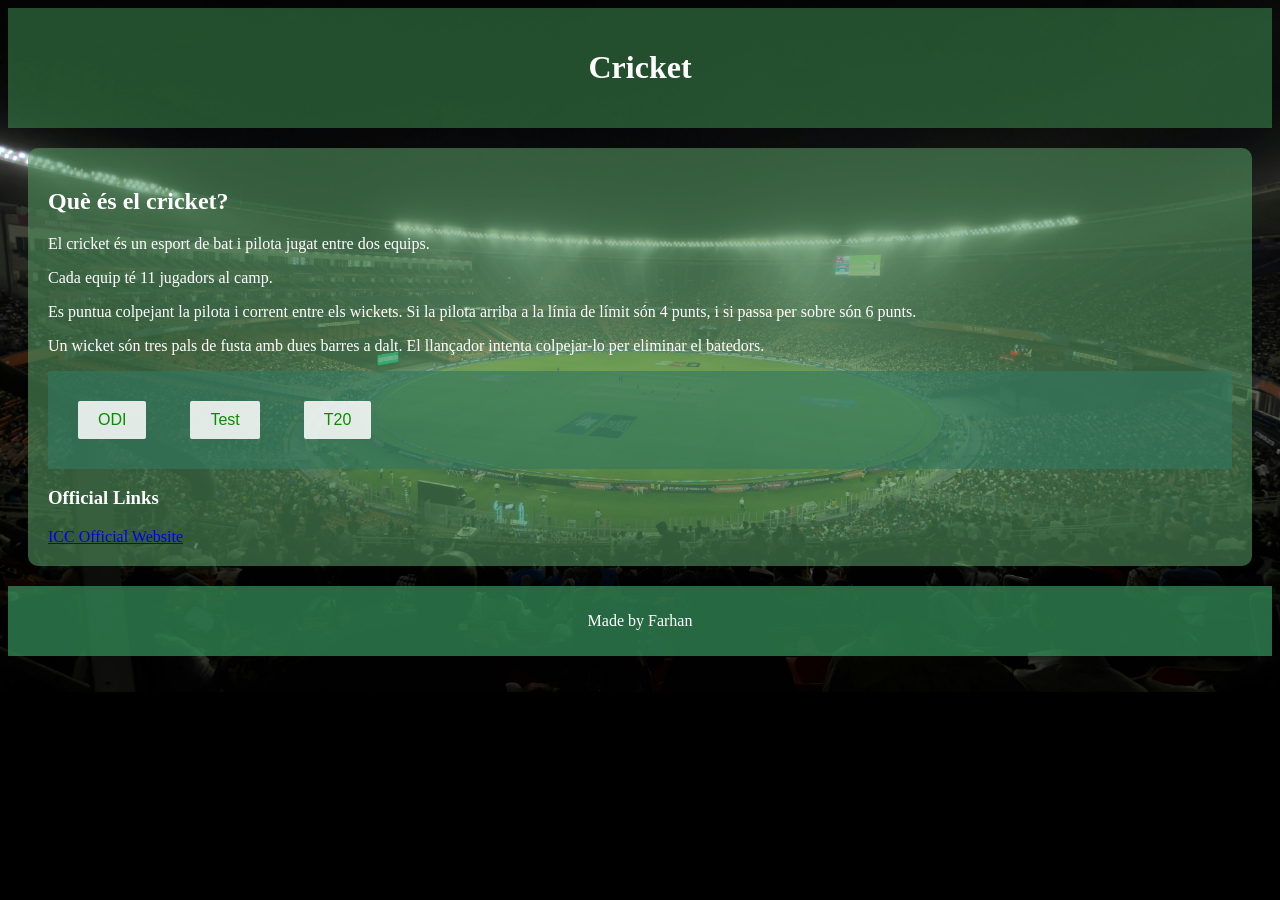
==== index.html @ ed91e46c "add existing website files." ====
<!DOCTYPE html>
<html lang="en">

<head>
  <meta charset="UTF-8">
  <meta name="viewport" content="width=device-width, initial-scale=1.0">
  <title>Document</title>
</head>

<body>
  <link rel="stylesheet" href="css/style.css">
  <link rel="stylesheet2" href="css/style2.css">
  <header>
    <h1>Cricket</h1>
  </header>
  <style>
    body {
      background-image: url('img/pexels-shlok-230964119-36230651.jpg');
      background-size: cover;
      background-position: center;
      background-repeat: no-repeat;
    }
  </style>
  <main>
    <h2>Què és el cricket?</h2>
    <p>El cricket és un esport de bat i pilota jugat entre dos equips.</p>
    <p>Cada equip té 11 jugadors al camp.</p>
    <p>Es puntua colpejant la pilota i corrent entre els wickets. Si la pilota arriba a la línia de límit són 4 punts, i
      si passa per sobre són 6 punts.</p>
    <p>Un wicket són tres pals de fusta amb dues barres a dalt. El llançador intenta colpejar-lo per eliminar el
      batedors.</p>

    <nav>
  <a href="pages/odi.html"><button>ODI</button></a>
  <a href="pages/test.html"><button>Test</button></a>
  <a href="pages/t20.html"><button>T20</button></a>
</nav>

    <h3>Official Links</h3>
    <a href="https://www.icc-cricket.com">ICC Official Website</a>

  </main>

  <footer>
    <p>Made by Farhan</p>
  </footer>

</body>

</html>
---- css/style.css ----
body {
  color: white;
  background-color: black;
}
header {
  background-color: rgba(64, 144, 82, 0.537);
  padding: 20px;
  text-align: center;
}

main {
  background-color: rgba(83, 148, 95, 0.6);
  padding: 20px;
  margin: 20px;
  border-radius: 10px;
}

nav {
  background-color: rgba(50, 120, 94, 0.641);
  padding: 10px;
}

footer {
  background-color: rgba(53, 148, 93, 0.7);
  padding: 10px;
  text-align: center;
}
.images {
  display: flex;
  gap: 20px;
}
nav button {
  padding: 10px 20px;
  margin: 20px;
  font-size: 1rem;
  background-color: #ffffffda;
  color: rgb(9, 140, 2);
  border: none;
  border-radius: 2px;
  cursor: pointer;
}

nav button:hover {
  background-color: #08e600;
}
---- css/style2.css ----
body {
    display: grid;
    grid-template-rows: auto 1fr auto;
    min-height: 100vh;
}

#container {
    display: grid;
    grid-template-columns: 1fr 1fr;
    grid-template-rows: 1fr;
}

#container .main {
    grid-column: 1/2;
    grid-row: 1/2;
    padding: 30px;
    border: 1px solid #ccc;
}

#container .images {
    grid-column: 2/3;
    grid-row: 1/2;
    padding: 30px;
    border: 3px solid #cccccc;
    display: flex;
    flex-direction: column;
    align-items: center;
    gap: 10px;
}
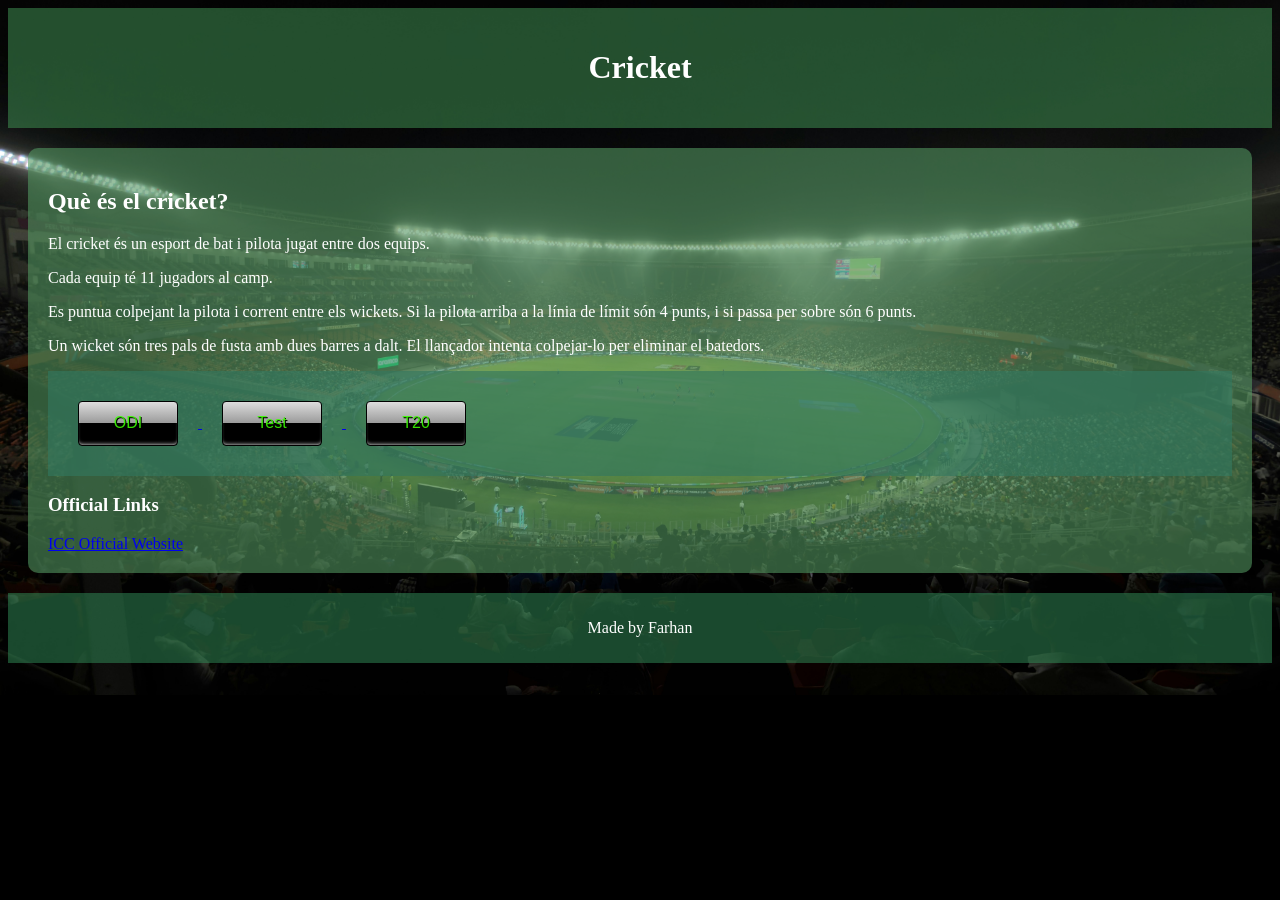
==== commit 380b6162: "new button" ====
--- a/index.html
+++ b/index.html
@@ -30,10 +30,16 @@
     <p>Un wicket són tres pals de fusta amb dues barres a dalt. El llançador intenta colpejar-lo per eliminar el
       batedors.</p>
 
-    <nav>
-  <a href="pages/odi.html"><button>ODI</button></a>
-  <a href="pages/test.html"><button>Test</button></a>
-  <a href="pages/t20.html"><button>T20</button></a>
+    <nav> 
+<a href="pages/odi.html">
+  <button class="vista-button"><div>ODI</div></button>
+</a>
+<a href="pages/test.html">
+  <button class="vista-button"><div>Test</div></button>
+</a>
+<a href="pages/t20.html">
+  <button class="vista-button"><div>T20</div></button>
+</a>
 </nav>
 
     <h3>Official Links</h3>
--- a/css/style.css
+++ b/css/style.css
@@ -21,7 +21,7 @@
 }
 
 footer {
-  background-color: rgba(53, 148, 93, 0.7);
+  background-color: rgba(53, 148, 93, 0.486);
   padding: 10px;
   text-align: center;
 }
@@ -41,5 +41,97 @@
 }
 
 nav button:hover {
-  background-color: #08e600;
-}+  background-color: #3b82f6;
+}
+
+button {
+  background-color: #f3f7fe;
+  color: #3b82f6;
+  border: none;
+  cursor: pointer;
+  border-radius: 8px;
+  width: 100px;
+  height: 45px;
+  transition: 0.3s;
+}
+
+button:hover {
+  background-color: #3b82f6;
+  box-shadow: 0 0 0 5px #3b83f65f;
+  color: #fff;
+}
+ 
+.vista-button {
+  position: relative;
+  cursor: pointer;
+  padding: 4px 8px;
+  border: 1px solid black;
+  border-radius: 4px;
+  color: #3afa00e3;
+  text-shadow: 1px 1px #000000fe;
+  box-shadow:
+    inset 0px 4px 4px -3px #fff0,
+    inset 0px -3px 4px -3px #fff;
+  background: linear-gradient(#ddd, #999 50%, #000 50%);
+  isolation: isolate;
+  transition:
+    0.25s all,
+    0.1s background-position;
+}
+
+.vista-button::after {
+  content: "";
+  position: absolute;
+  z-index: -1;
+  inset: 0;
+  background: radial-gradient(circle at 50% 150%, #48b9ef, #0000 50%);
+  background-size: 300% 50%;
+  background-position: 50% 100%;
+  background-repeat: no-repeat;
+  opacity: 0;
+  transition: inherit;
+}
+
+.vista-button::before {
+  content: "";
+  position: absolute;
+  z-index: -1;
+  inset: 0;
+  background: radial-gradient(circle at 50% 320%, #48b9ef, #0000 50%);
+  background-size: 300% 50%;
+  background-position: 50% 0%;
+  background-repeat: no-repeat;
+  opacity: 0;
+  transition: inherit;
+}
+
+.vista-button:hover {
+  box-shadow:
+    inset 0px 4px 4px -3px rgba(255, 255, 255, 0.333),
+    inset 0px -3px 4px -3px #fff;
+}
+.vista-button:hover::before,
+.vista-button:hover::after {
+  opacity: 1;
+}
+
+.vista-button:active::before,
+.vista-button:active::after {
+  opacity: 0;
+}
+
+.vista-button:active {
+  box-shadow:
+    inset 0px 4px 4px -3px #c80d0d,
+    inset 0px -4px 4px -3px #000c,
+    inset 0px 0px 24px -3px #000a;
+  background-position: 1px 1px;
+}
+
+.vista-button div {
+  transition: 0.1s translate;
+}
+
+.vista-button:active div {
+  translate: 1px 1px;
+}
--- a/css/style2.css
+++ b/css/style2.css
@@ -26,4 +26,4 @@
     flex-direction: column;
     align-items: center;
     gap: 10px;
-}+}
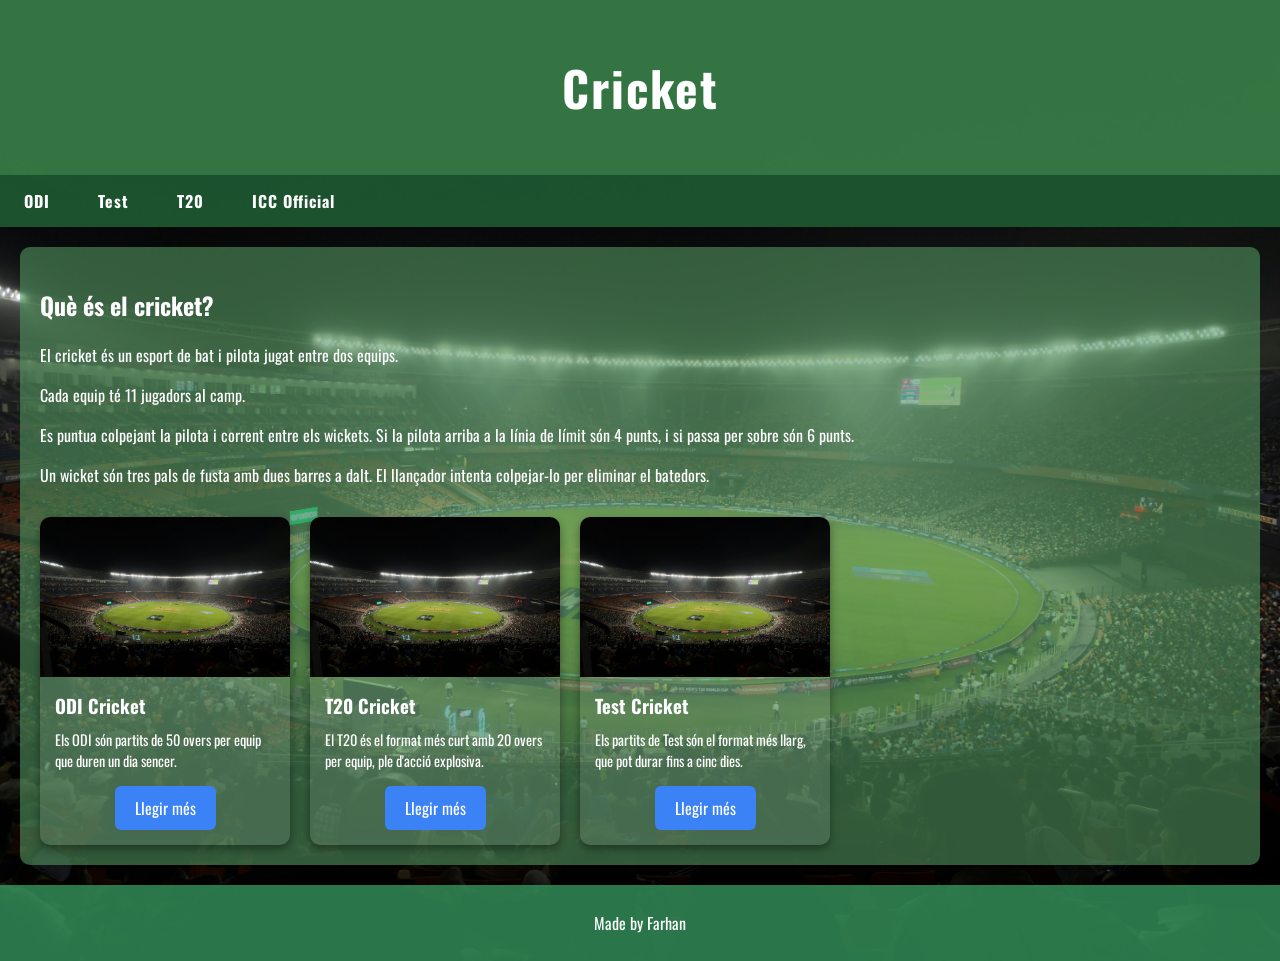
==== commit 0250200a: "last changes" ====
--- a/index.html
+++ b/index.html
@@ -4,47 +4,60 @@
 <head>
   <meta charset="UTF-8">
   <meta name="viewport" content="width=device-width, initial-scale=1.0">
-  <title>Document</title>
+  <title>Cricket</title>
+  <link rel="stylesheet" href="css/style.css">
+  <link href="https://fonts.googleapis.com/css2?family=Oswald:wght@400;700&display=swap" rel="stylesheet">
 </head>
 
 <body>
-  <link rel="stylesheet" href="css/style.css">
-  <link rel="stylesheet2" href="css/style2.css">
+
   <header>
     <h1>Cricket</h1>
   </header>
-  <style>
-    body {
-      background-image: url('img/pexels-shlok-230964119-36230651.jpg');
-      background-size: cover;
-      background-position: center;
-      background-repeat: no-repeat;
-    }
-  </style>
+
+  <nav>
+    <a href="pages/odi.html">ODI</a>
+    <a href="pages/test.html">Test</a>
+    <a href="pages/t20.html">T20</a>
+    <a href="https://www.icc-cricket.com" target="_blank">ICC Official</a>
+  </nav>
+
   <main>
     <h2>Què és el cricket?</h2>
     <p>El cricket és un esport de bat i pilota jugat entre dos equips.</p>
     <p>Cada equip té 11 jugadors al camp.</p>
-    <p>Es puntua colpejant la pilota i corrent entre els wickets. Si la pilota arriba a la línia de límit són 4 punts, i
-      si passa per sobre són 6 punts.</p>
-    <p>Un wicket són tres pals de fusta amb dues barres a dalt. El llançador intenta colpejar-lo per eliminar el
-      batedors.</p>
+    <p>Es puntua colpejant la pilota i corrent entre els wickets. Si la pilota arriba a la línia de límit són 4 punts, i si passa per sobre són 6 punts.</p>
+    <p>Un wicket són tres pals de fusta amb dues barres a dalt. El llançador intenta colpejar-lo per eliminar el batedors.</p>
 
-    <nav> 
-<a href="pages/odi.html">
-  <button class="vista-button"><div>ODI</div></button>
-</a>
-<a href="pages/test.html">
-  <button class="vista-button"><div>Test</div></button>
-</a>
-<a href="pages/t20.html">
-  <button class="vista-button"><div>T20</div></button>
-</a>
-</nav>
+  <div class="cards-container">
+  <a href="pages/odi.html" class="card-link">
+    <div class="card">
+      <img src="img/pexels-shlok-230964119-36230651.jpg" alt="ODI Cricket">
+      <h3>ODI Cricket</h3>
+      <p>Els ODI són partits de 50 overs per equip que duren un dia sencer.</p>
+      <button class="card-btn">Llegir més</button>
+    </div>
+  </a>
 
-    <h3>Official Links</h3>
-    <a href="https://www.icc-cricket.com">ICC Official Website</a>
+  <a href="pages/t20.html" class="card-link">
+    <div class="card">
+      <img src="img/pexels-shlok-230964119-36230651.jpg" alt="T20 Cricket">
+      <h3>T20 Cricket</h3>
+      <p>El T20 és el format més curt amb 20 overs per equip, ple d'acció explosiva.</p>
+      <button class="card-btn">Llegir més</button>
+    </div>
+  </a>
 
+  <a href="pages/test.html" class="card-link">
+    <div class="card">
+      <img src="img/pexels-shlok-230964119-36230651.jpg" alt="Test Cricket">
+      <h3>Test Cricket</h3>
+      <p>Els partits de Test són el format més llarg, que pot durar fins a cinc dies.</p>
+      <button class="card-btn">Llegir més</button>
+    </div>
+  </a>
+</div>
+  
   </main>
 
   <footer>
@@ -52,5 +65,4 @@
   </footer>
 
 </body>
-
-</html>+</html> 
--- a/css/style.css
+++ b/css/style.css
@@ -1,11 +1,21 @@
+/* TASK 1 - General style + Google Font */
 body {
+  font-family: 'Oswald', sans-serif;
   color: white;
-  background-color: black;
+  background-image: url('../img/pexels-shlok-230964119-36230651.jpg');
+  background-size: cover;
+  background-position: center;
+  background-repeat: no-repeat;
+  margin: 0;
+  padding: 0;
 }
+
 header {
-  background-color: rgba(64, 144, 82, 0.537);
+  background-color: rgba(64, 144, 82, 0.8);
   padding: 20px;
   text-align: center;
+  font-size: 1.5rem;
+  letter-spacing: 2px;
 }
 
 main {
@@ -15,123 +25,128 @@
   border-radius: 10px;
 }
 
-nav {
-  background-color: rgba(50, 120, 94, 0.641);
-  padding: 10px;
-}
-
 footer {
-  background-color: rgba(53, 148, 93, 0.486);
+  background-color: rgba(53, 148, 93, 0.8);
   padding: 10px;
   text-align: center;
 }
+
+/* TASK 6 - Nav menu */
+nav {
+  background-color: rgba(30, 90, 50, 0.9);
+  display: flex;
+  gap: 0;
+  padding: 0;
+}
+
+nav a {
+  color: white;
+  text-decoration: none;
+  padding: 14px 24px;
+  display: block;
+  font-weight: 700;
+  letter-spacing: 1px;
+  transition: all 0.3s ease;
+}
+
+nav a:hover {
+  background-color: #3b82f6;
+  color: white;
+}
+
+/* TASK 2 - Image hover effects */
 .images {
   display: flex;
   gap: 20px;
-}
-nav button {
-  padding: 10px 20px;
-  margin: 20px;
-  font-size: 1rem;
-  background-color: #ffffffda;
-  color: rgb(9, 140, 2);
-  border: none;
-  border-radius: 2px;
-  cursor: pointer;
+  margin: 20px 0;
 }
 
-nav button:hover {
-  background-color: #3b82f6;
+.images img {
+  width: 200px;
+  height: 150px;
+  object-fit: cover;
+  border-radius: 8px;
+  transition: all 0.4s ease;
 }
 
-button {
-  background-color: #f3f7fe;
-  color: #3b82f6;
-  border: none;
-  cursor: pointer;
-  border-radius: 8px;
-  width: 100px;
-  height: 45px;
-  transition: 0.3s;
+/* Effect 1: Zoom */
+.img-zoom:hover {
+  transform: scale(1.15);
 }
 
-button:hover {
-  background-color: #3b82f6;
-  box-shadow: 0 0 0 5px #3b83f65f;
-  color: #fff;
-}
- 
-.vista-button {
-  position: relative;
-  cursor: pointer;
-  padding: 4px 8px;
-  border: 1px solid black;
-  border-radius: 4px;
-  color: #3afa00e3;
-  text-shadow: 1px 1px #000000fe;
-  box-shadow:
-    inset 0px 4px 4px -3px #fff0,
-    inset 0px -3px 4px -3px #fff;
-  background: linear-gradient(#ddd, #999 50%, #000 50%);
-  isolation: isolate;
-  transition:
-    0.25s all,
-    0.1s background-position;
+/* Effect 2: Grayscale */
+.img-grayscale:hover {
+  filter: grayscale(100%);
 }
 
-.vista-button::after {
-  content: "";
-  position: absolute;
-  z-index: -1;
-  inset: 0;
-  background: radial-gradient(circle at 50% 150%, #48b9ef, #0000 50%);
-  background-size: 300% 50%;
-  background-position: 50% 100%;
-  background-repeat: no-repeat;
-  opacity: 0;
-  transition: inherit;
+/* TASK 3 - Cards */
+.cards-container {
+  display: flex;
+  gap: 20px;
+  margin-top: 30px;
+  flex-wrap: wrap;
 }
 
-.vista-button::before {
-  content: "";
-  position: absolute;
-  z-index: -1;
-  inset: 0;
-  background: radial-gradient(circle at 50% 320%, #48b9ef, #0000 50%);
-  background-size: 300% 50%;
-  background-position: 50% 0%;
-  background-repeat: no-repeat;
-  opacity: 0;
-  transition: inherit;
+.card {
+  background-color: rgba(255, 255, 255, 0.1);
+  border-radius: 10px;
+  width: 250px;
+  overflow: hidden;
+  box-shadow: 0px 4px 10px rgba(0,0,0,0.4);
+  transition: all 0.3s ease;
 }
 
-.vista-button:hover {
-  box-shadow:
-    inset 0px 4px 4px -3px rgba(255, 255, 255, 0.333),
-    inset 0px -3px 4px -3px #fff;
-}
-.vista-button:hover::before,
-.vista-button:hover::after {
-  opacity: 1;
+.card img {
+  width: 100%;
+  height: 160px;
+  object-fit: cover;
 }
 
-.vista-button:active::before,
-.vista-button:active::after {
-  opacity: 0;
+.card h3 {
+  padding: 10px 15px 5px;
+  margin: 0;
 }
 
-.vista-button:active {
-  box-shadow:
-    inset 0px 4px 4px -3px #c80d0d,
-    inset 0px -4px 4px -3px #000c,
-    inset 0px 0px 24px -3px #000a;
-  background-position: 1px 1px;
+.card p {
+  padding: 0 15px;
+  font-size: 0.9rem;
+  margin: 5px 0;
 }
 
-.vista-button div {
-  transition: 0.1s translate;
+/* TASK 4 - Card hover effects */
+.card:hover {
+  transform: translateY(-10px);
+  box-shadow: 0px 12px 24px rgba(0,0,0,0.6);
 }
 
-.vista-button:active div {
-  translate: 1px 1px;
+/* TASK 5 - Button hover effects */
+.card-btn {
+  display: block;
+  margin: 15px auto;
+  padding: 10px 20px;
+  background-color: #3b82f6;
+  color: white;
+  border: none;
+  border-radius: 6px;
+  cursor: pointer;
+  font-family: 'Oswald', sans-serif;
+  font-size: 1rem;
+  transition: all 0.3s ease;
 }
+
+.card-btn:hover {
+  background-color: #1d4ed8;
+  transform: scale(1.08);
+  box-shadow: 0 0 10px rgba(59, 130, 246, 0.7);
+}
+.cards-container {
+  display: flex;
+  flex-direction: row;
+  gap: 20px;
+  margin-top: 30px;
+  flex-wrap: wrap;
+}
+.card-link {
+  text-decoration: none;
+  color: inherit;
+}
